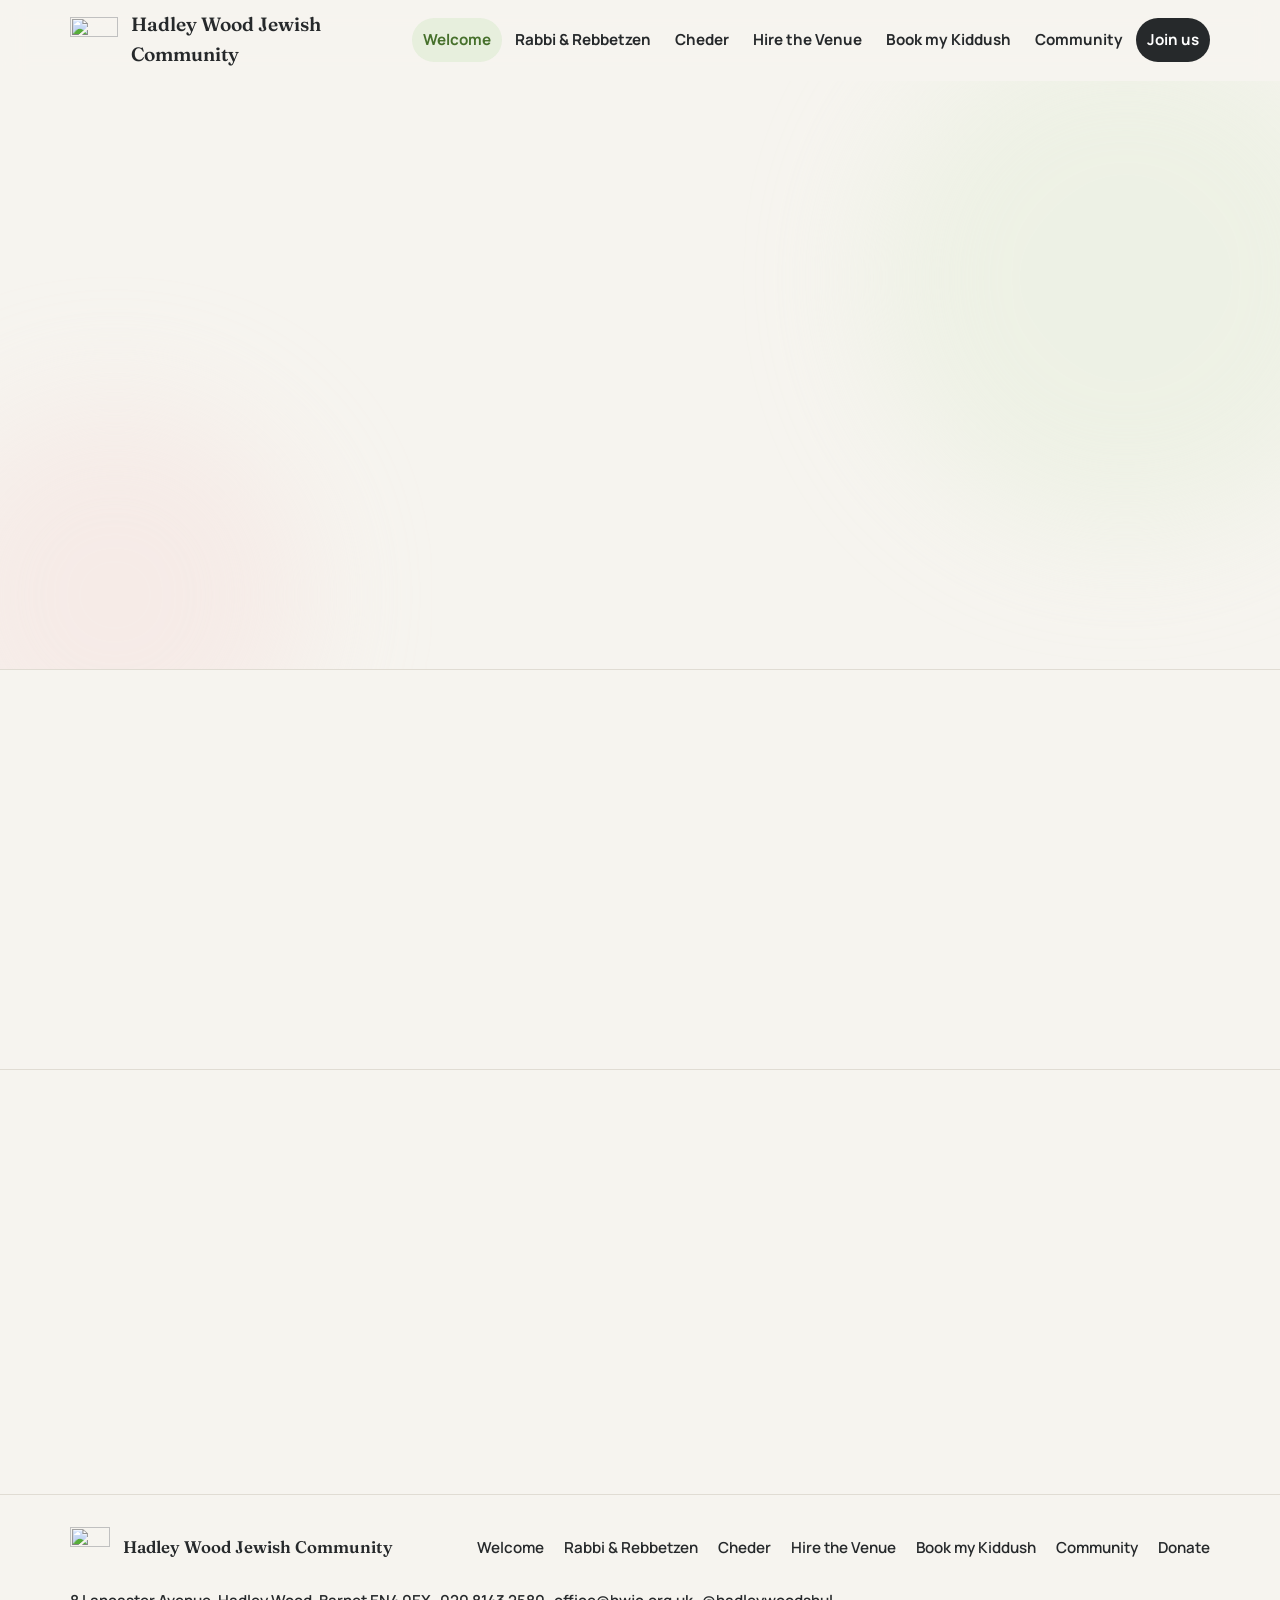
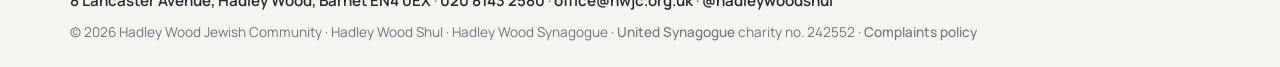
==== index.html @ d7017390 "Add Refuah Shleimah form to the Community page Collects the person's name in English and Hebrew (wit" ====
<!DOCTYPE html>
<html lang="en-GB" data-palette="stone" class="no-js">
<head>
<meta charset="utf-8">
<meta name="viewport" content="width=device-width, initial-scale=1">
<title>Hadley Wood Jewish Community | Hadley Wood Shul &amp; Synagogue, Barnet</title>
<meta name="description" content="Hadley Wood Jewish Community (Hadley Wood Shul) is a warm, modern United Synagogue community in Hadley Wood, Barnet, North London. Services, Cheder, hall hire and events.">
<meta name="keywords" content="Hadley Wood Shul, Hadley Wood Jewish Community, Hadley Wood Synagogue, HWJC, synagogue Barnet, shul Barnet, United Synagogue Hadley Wood, Jewish community North London, cheder Hadley Wood, hall hire Hadley Wood, Rabbi Toby Weiniger, Rebbetzen Bracha Weiniger">
<link rel="canonical" href="https://hwjc.uk/">
<meta name="robots" content="index, follow, max-image-preview:large">
<meta name="theme-color" content="#f6f4ef">
<meta property="og:type" content="website">
<meta property="og:site_name" content="Hadley Wood Jewish Community">
<meta property="og:title" content="Hadley Wood Jewish Community | Hadley Wood Shul &amp; Synagogue, Barnet">
<meta property="og:description" content="Hadley Wood Jewish Community (Hadley Wood Shul) is a warm, modern United Synagogue community in Hadley Wood, Barnet, North London. Services, Cheder, hall hire and events.">
<meta property="og:url" content="https://hwjc.uk/">
<meta property="og:image" content="https://hwjc.uk/assets/img/og-image.jpg">
<meta property="og:locale" content="en_GB">
<meta name="twitter:card" content="summary_large_image">
<meta name="twitter:title" content="Hadley Wood Jewish Community | Hadley Wood Shul &amp; Synagogue, Barnet">
<meta name="twitter:description" content="Hadley Wood Jewish Community (Hadley Wood Shul) is a warm, modern United Synagogue community in Hadley Wood, Barnet, North London. Services, Cheder, hall hire and events.">
<meta name="twitter:image" content="https://hwjc.uk/assets/img/og-image.jpg">
<link rel="icon" type="image/png" sizes="32x32" href="assets/img/favicon-32.png">
<link rel="icon" type="image/png" sizes="64x64" href="assets/img/favicon-64.png">
<link rel="apple-touch-icon" href="assets/img/apple-touch-icon.png">
<link rel="preconnect" href="https://fonts.googleapis.com">
<link rel="preconnect" href="https://fonts.gstatic.com" crossorigin>
<link rel="stylesheet" href="https://fonts.googleapis.com/css2?family=Fraunces:opsz,wght@9..144,500;9..144,600&family=Manrope:wght@500;600;700;800&display=swap">
<link rel="stylesheet" href="css/styles.css?v=282f5e3d">
<script src="js/shabbat.js?v=8a602701"></script>
<script type="application/ld+json">{"@context": "https://schema.org", "@type": ["Synagogue", "Organization"], "name": "Hadley Wood Jewish Community", "alternateName": ["Hadley Wood Shul", "Hadley Wood Synagogue", "HWJC"], "url": "https://hwjc.uk/", "logo": "https://hwjc.uk/assets/img/hwjc-logo.png", "image": "https://hwjc.uk/assets/img/og-image.jpg", "telephone": "+44 20 8143 2580", "email": "office@hwjc.org.uk", "address": {"@type": "PostalAddress", "streetAddress": "8 Lancaster Avenue", "addressLocality": "Hadley Wood, Barnet", "addressRegion": "Hertfordshire", "postalCode": "EN4 0EX", "addressCountry": "GB"}, "areaServed": ["Hadley Wood", "Barnet", "Cockfosters", "Enfield", "North London"], "parentOrganization": {"@type": "Organization", "name": "United Synagogue", "url": "https://www.theus.org.uk/"}, "sameAs": ["https://www.instagram.com/hadleywoodshul", "https://www.facebook.com/hadleywoodjewishcommunity/"]}</script>

<script>document.documentElement.classList.remove('no-js');</script>
</head>
<body>
<a class="skip-link" href="#main">Skip to main content</a>
<header class="site-header">
  <div class="container header-inner">
    <a class="brand" href="index.html" aria-label="Hadley Wood Jewish Community home">
      <img src="assets/img/hwjc-tree.png" alt="" width="48" height="49">
      <span><span class="brand__name">Hadley Wood Jewish Community</span><span class="brand__sub">Hadley Wood Shul &middot; United Synagogue</span></span>
    </a>
    <button class="nav-toggle" type="button" aria-expanded="false" aria-controls="site-nav"><svg viewBox="0 0 24 24" fill="none" stroke="currentColor" stroke-width="1.9" stroke-linecap="round" stroke-linejoin="round" aria-hidden="true"><path d="M4 7h16M4 12h16M4 17h16"/></svg><span class="nav-toggle__label">Menu</span></button>
    <nav class="site-nav" id="site-nav" aria-label="Main navigation">
      <ul>
<li><a href="index.html" aria-current="page">Welcome</a></li>
<li><a href="rabbi.html">Rabbi &amp; Rebbetzen</a></li>
<li><a href="cheder.html">Cheder</a></li>
<li><a href="hall-hire.html">Hire the Venue</a></li>
<li><a href="book-my-kiddush.html">Book my Kiddush</a></li>
<li><a href="community.html">Community</a></li>
<li class="nav-cta"><a href="index.html#join">Join us</a></li>
      </ul>
    </nav>
  </div>
</header>
<main id="main">

<section class="hero" aria-labelledby="welcome-title">
  <div class="container hero__grid">
    <div>
      <span class="eyebrow reveal">Hadley Wood Shul &middot; Barnet, North London</span>
      <h1 id="welcome-title" class="reveal" data-delay="1">Welcome to Hadley Wood Jewish Community</h1>
      <p class="lead reveal" data-delay="2">A warm, modern United Synagogue shul with over 350 members, a thriving Cheder and a famously good Kiddush. Everyone is welcome.</p>
      <div class="btn-row reveal" data-delay="3">
        <a class="btn btn--primary" href="#join">Join us <svg viewBox="0 0 24 24" fill="none" stroke="currentColor" stroke-width="1.9" stroke-linecap="round" stroke-linejoin="round" aria-hidden="true"><path d="M5 12h14M13 5l7 7-7 7"/></svg></a>
        <a class="btn btn--outline" href="community.html">What&rsquo;s on</a>
      </div>
    </div>
    <div class="hero__logo reveal" data-delay="2">
      <img src="assets/img/hwjc-logo.png" alt="Hadley Wood Jewish Community logo" width="700" height="665" fetchpriority="high">
    </div>
  </div>
</section>

<section class="section" aria-label="Explore the site">
  <div class="container">
    <div class="card-grid reveal-stagger">
      <a class="card card--link" href="rabbi.html">
        <div class="card__icon"><svg viewBox="0 0 24 24" fill="none" stroke="currentColor" stroke-width="1.9" stroke-linecap="round" stroke-linejoin="round" aria-hidden="true"><path d="M12 3l2.7 5.6 6.2.9-4.5 4.3 1.1 6.2L12 17l-5.5 3 1.1-6.2L3.1 9.5l6.2-.9z"/></svg></div>
        <h3>Rabbi &amp; Rebbetzen</h3>
        <p>Meet Rabbi Toby and Rebbetzen Bracha Weiniger.</p>
      </a>
      <a class="card card--link" href="cheder.html">
        <div class="card__icon"><svg viewBox="0 0 24 24" fill="none" stroke="currentColor" stroke-width="1.9" stroke-linecap="round" stroke-linejoin="round" aria-hidden="true"><path d="M2 9l10-5 10 5-10 5z"/><path d="M6 11v5c0 1.5 3 3 6 3s6-1.5 6-3v-5M22 9v6"/></svg></div>
        <h3>Cheder</h3>
        <p>Jewish learning for years 1 to 6, Wednesdays.</p>
      </a>
      <a class="card card--link" href="hall-hire.html">
        <div class="card__icon"><svg viewBox="0 0 24 24" fill="none" stroke="currentColor" stroke-width="1.9" stroke-linecap="round" stroke-linejoin="round" aria-hidden="true"><path d="M3 11l9-8 9 8v9a1 1 0 0 1-1 1h-5v-6H9v6H4a1 1 0 0 1-1-1z"/></svg></div>
        <h3>Hire the Venue</h3>
        <p>Weddings, simchas and events in our hall and garden.</p>
      </a>
      <a class="card card--link" href="community.html">
        <div class="card__icon"><svg viewBox="0 0 24 24" fill="none" stroke="currentColor" stroke-width="1.9" stroke-linecap="round" stroke-linejoin="round" aria-hidden="true"><rect x="3" y="5" width="18" height="16" rx="2"/><path d="M3 10h18M8 3v4M16 3v4"/></svg></div>
        <h3>Community</h3>
        <p>Events, Kiddush, Haftorah, Bar &amp; Bat Mitzvah, Hatzola.</p>
      </a>
    </div>
  </div>
</section>

<section class="section" id="join" aria-labelledby="join-title">
  <div class="container">
    <h2 id="join-title" class="reveal">Join us</h2>
    <p class="lead reveal" style="margin-bottom:1.25rem">To become a member, contact the office at <a href="mailto:office@hwjc.org.uk">office@hwjc.org.uk</a> or call <a href="tel:+442081432580">020 8143 2580</a>.</p>
    <div class="contact-grid reveal-stagger">
      <div class="contact-item">
        <h3>Address</h3>
        <address><a href="https://www.google.com/maps/search/?api=1&query=8+Lancaster+Avenue+Hadley+Wood+Barnet+EN4+0EX" rel="noopener" target="_blank">8 Lancaster Avenue, Hadley Wood, Barnet, EN4 0EX</a></address>
      </div>
      <div class="contact-item">
        <h3>Telephone</h3>
        <a href="tel:+442081432580">020 8143 2580</a>
      </div>
      <div class="contact-item">
        <h3>Email</h3>
        <a href="mailto:office@hwjc.org.uk">office@hwjc.org.uk</a>
      </div>
    </div>
  </div>
</section>
</main>
<footer class="site-footer">
  <div class="container">
    <div class="footer-row">
      <a class="brand brand--footer" href="index.html"><img src="assets/img/hwjc-tree.png" alt="" width="40" height="41"><span class="brand__name">Hadley Wood Jewish Community</span></a>
      <ul class="footer-links">
        <li><a href="index.html">Welcome</a></li>
        <li><a href="rabbi.html">Rabbi &amp; Rebbetzen</a></li>
        <li><a href="cheder.html">Cheder</a></li>
        <li><a href="hall-hire.html">Hire the Venue</a></li>
        <li><a href="book-my-kiddush.html">Book my Kiddush</a></li>
        <li><a href="community.html">Community</a></li>
        <li><a href="https://theus.org.uk/donate/?project=My%20Community&amp;synagogue=130" rel="noopener" target="_blank">Donate</a></li>
      </ul>
    </div>
    <p class="footer-contact"><a href="https://www.google.com/maps/search/?api=1&query=8+Lancaster+Avenue+Hadley+Wood+Barnet+EN4+0EX" rel="noopener" target="_blank">8 Lancaster Avenue, Hadley Wood, Barnet EN4 0EX</a> <span class="sep">&middot;</span> <a href="tel:+442081432580">020 8143 2580</a> <span class="sep">&middot;</span> <a href="mailto:office@hwjc.org.uk">office@hwjc.org.uk</a> <span class="sep">&middot;</span> <a href="https://www.instagram.com/hadleywoodshul" rel="noopener" target="_blank">@hadleywoodshul</a></p>
    <p class="footer-bottom">&copy; <span data-year>2026</span> Hadley Wood Jewish Community &middot; Hadley Wood Shul &middot; Hadley Wood Synagogue &middot; <a href="https://www.theus.org.uk/" rel="noopener" target="_blank">United Synagogue</a> charity no. 242552 &middot; <a href="https://www.theus.org.uk/sites/default/files/United%20Synagogue%20Complaints%20Policy_0.pdf" rel="noopener" target="_blank">Complaints policy</a></p>
  </div>
</footer>
<script src="js/main.js?v=2d79e629" defer></script>
</body>
</html>
---- css/styles.css ----
/* =====================================================================
   Hadley Wood Jewish Community — site styles
   Palette is controlled by CSS variables. Change data-palette on <html>
   (or add ?palette=slate|linen|mono to the URL to preview).
   ===================================================================== */

:root,
[data-palette="stone"] {
  /* Stone & Sage (default) — warm neutral, logo green accent, pomegranate for calls to action */
  --bg: #f6f4ef;
  --bg-alt: #ece9e1;
  --surface: #ffffff;
  --ink: #26292b;
  --ink-soft: #4f5559;
  --muted: #6f7579;
  --line: #e0dcd3;
  --accent: #5b8c39;
  --accent-strong: #46702b;
  --accent-soft: #e7efdd;
  --secondary: #b8392e;
  --secondary-soft: #f6e4e1;
  --focus: #1f5fbf;
}

[data-palette="slate"] {
  /* Soft Slate — cool neutral, muted teal accent */
  --bg: #f3f5f7;
  --bg-alt: #e7ebef;
  --surface: #ffffff;
  --ink: #1f2a33;
  --ink-soft: #46535e;
  --muted: #6b7680;
  --line: #d9dfe5;
  --accent: #3b7f79;
  --accent-strong: #2d635e;
  --accent-soft: #dfeeec;
  --secondary: #b8392e;
  --secondary-soft: #f6e4e1;
  --focus: #1f5fbf;
}

[data-palette="linen"] {
  /* Warm Linen — cream, olive accent, terracotta secondary */
  --bg: #faf6ef;
  --bg-alt: #f1eadf;
  --surface: #fffdf9;
  --ink: #2e2a26;
  --ink-soft: #55504a;
  --muted: #76706a;
  --line: #e5dccc;
  --accent: #6a7a35;
  --accent-strong: #525f28;
  --accent-soft: #ecefd9;
  --secondary: #bf5f3a;
  --secondary-soft: #f8e6dc;
  --focus: #1f5fbf;
}

[data-palette="mono"] {
  /* Cloud & Charcoal — near-monochrome with the logo green only */
  --bg: #fafafa;
  --bg-alt: #f0f0f0;
  --surface: #ffffff;
  --ink: #222426;
  --ink-soft: #4a4d50;
  --muted: #6e7275;
  --line: #e2e2e2;
  --accent: #5b8c39;
  --accent-strong: #46702b;
  --accent-soft: #e7efdd;
  --secondary: #3a3d40;
  --secondary-soft: #e9eaeb;
  --focus: #1f5fbf;
}

/* ---------- Base ---------- */
*,
*::before,
*::after { box-sizing: border-box; }

html {
  scroll-behavior: smooth;
  -webkit-text-size-adjust: 100%;
}

body {
  margin: 0;
  font-family: "Manrope", system-ui, -apple-system, "Segoe UI", Roboto, Helvetica, Arial, sans-serif;
  font-size: 1.125rem; /* 18px base — comfortable for all ages */
  line-height: 1.65;
  color: var(--ink);
  background: var(--bg);
  overflow-x: hidden;
}

h1, h2, h3, h4 {
  font-family: "Fraunces", Georgia, "Times New Roman", serif;
  font-weight: 600;
  line-height: 1.15;
  letter-spacing: -0.01em;
  color: var(--ink);
  margin: 0 0 0.5em;
}

h1 { font-size: clamp(2.2rem, 5vw, 3.6rem); }
h2 { font-size: clamp(1.75rem, 3.5vw, 2.5rem); }
h3 { font-size: clamp(1.3rem, 2.2vw, 1.6rem); }
h4 { font-size: 1.15rem; font-family: "Manrope", system-ui, sans-serif; font-weight: 700; }

p { margin: 0 0 1.1em; }
p:last-child { margin-bottom: 0; }

a {
  color: var(--accent-strong);
  text-decoration: underline;
  text-underline-offset: 0.15em;
  text-decoration-thickness: 1.5px;
}
a:hover { color: var(--ink); }

a:focus-visible,
button:focus-visible,
summary:focus-visible {
  outline: 3px solid var(--focus);
  outline-offset: 3px;
  border-radius: 4px;
}

img { max-width: 100%; height: auto; display: block; }

ul, ol { padding-left: 1.3em; }
li { margin-bottom: 0.35em; }

.sr-only {
  position: absolute !important;
  width: 1px; height: 1px;
  padding: 0; margin: -1px;
  overflow: hidden;
  clip: rect(0, 0, 0, 0);
  white-space: nowrap;
  border: 0;
}

.skip-link {
  position: absolute;
  left: 1rem;
  top: -4rem;
  background: var(--ink);
  color: #fff;
  padding: 0.75rem 1rem;
  border-radius: 8px;
  z-index: 1000;
  transition: top 0.2s;
}
.skip-link:focus { top: 1rem; }

.container {
  width: min(100% - 2.5rem, 1140px);
  margin-inline: auto;
}
.container--narrow { width: min(100% - 2.5rem, 800px); }

.eyebrow {
  display: inline-block;
  font-size: 0.85rem;
  font-weight: 700;
  letter-spacing: 0.14em;
  text-transform: uppercase;
  color: var(--accent-strong);
  margin-bottom: 0.9rem;
}

.lead {
  font-size: 1.3rem;
  line-height: 1.55;
  color: var(--ink-soft);
}

.muted { color: var(--muted); }

/* ---------- Buttons ---------- */
.btn {
  display: inline-flex;
  align-items: center;
  gap: 0.5rem;
  min-height: 3.1rem;
  padding: 0.75rem 1.5rem;
  border-radius: 999px;
  font-weight: 700;
  font-size: 1.05rem;
  text-decoration: none;
  border: 2px solid transparent;
  cursor: pointer;
  transition: transform 0.18s ease, background 0.18s ease, box-shadow 0.18s ease, color 0.18s ease;
}
.btn:hover { transform: translateY(-2px); }
.btn:active { transform: translateY(0); }

.btn--primary {
  background: var(--accent);
  color: #fff;
  box-shadow: 0 8px 22px -12px var(--accent-strong);
}
.btn--primary:hover { background: var(--accent-strong); color: #fff; }

.btn--secondary {
  background: var(--secondary);
  color: #fff;
}
.btn--secondary:hover { filter: brightness(0.92); color: #fff; }

.btn--outline {
  background: transparent;
  color: var(--ink);
  border-color: var(--ink);
}
.btn--outline:hover { background: var(--ink); color: #fff; }

.btn--light {
  background: #fff;
  color: var(--ink);
}
.btn--light:hover { background: var(--bg-alt); color: var(--ink); }

.btn svg { width: 1.1em; height: 1.1em; flex: none; }

.btn-row {
  display: flex;
  flex-wrap: wrap;
  gap: 0.8rem;
  margin-top: 1.6rem;
}

/* ---------- Header ---------- */
.site-header {
  position: sticky;
  top: 0;
  z-index: 100;
  background: color-mix(in srgb, var(--bg) 88%, transparent);
  backdrop-filter: saturate(160%) blur(12px);
  -webkit-backdrop-filter: saturate(160%) blur(12px);
  border-bottom: 1px solid transparent;
  transition: border-color 0.25s, box-shadow 0.25s;
}
.site-header.is-scrolled {
  border-bottom-color: var(--line);
  box-shadow: 0 6px 24px -20px rgba(0, 0, 0, 0.35);
}

.header-inner {
  display: flex;
  align-items: center;
  justify-content: space-between;
  gap: 1rem;
  min-height: 5rem;
}

.brand {
  display: flex;
  align-items: center;
  gap: 0.8rem;
  text-decoration: none;
  color: var(--ink);
}
.brand img {
  width: 48px;
  height: auto;
  transition: transform 0.25s;
}
.brand:hover img { transform: rotate(-4deg) scale(1.04); }
.brand__name {
  font-family: "Fraunces", Georgia, serif;
  font-weight: 600;
  font-size: 1.2rem;
  line-height: 1.1;
}
.brand__sub {
  display: block;
  font-family: "Manrope", system-ui, sans-serif;
  font-size: 0.75rem;
  font-weight: 700;
  letter-spacing: 0.12em;
  text-transform: uppercase;
  color: var(--muted);
  margin-top: 0.2rem;
  white-space: nowrap;
  position: absolute; width: 1px; height: 1px; overflow: hidden; clip: rect(0, 0, 0, 0);
}

.nav-toggle {
  display: none;
  align-items: center;
  gap: 0.5rem;
  min-height: 3rem;
  padding: 0.5rem 0.9rem;
  border: 2px solid var(--ink);
  border-radius: 999px;
  background: transparent;
  color: var(--ink);
  font: inherit;
  font-weight: 700;
  cursor: pointer;
}
.nav-toggle svg { width: 22px; height: 22px; }

.site-nav ul {
  list-style: none;
  display: flex;
  align-items: center;
  gap: 0.1rem;
  margin: 0;
  padding: 0;
}
.site-nav li { margin: 0; position: relative; }
.site-nav a,
.site-nav .nav-btn {
  display: inline-flex;
  align-items: center;
  gap: 0.35rem;
  min-height: 2.8rem;
  padding: 0.5rem 0.7rem;
  border-radius: 999px;
  color: var(--ink);
  font-weight: 700;
  font-size: 0.95rem;
  text-decoration: none;
  background: transparent;
  border: 0;
  font-family: inherit;
  cursor: pointer;
  white-space: nowrap;
  transition: background 0.18s, color 0.18s;
}
.site-nav a:hover,
.site-nav .nav-btn:hover,
.site-nav a[aria-current="page"] {
  background: var(--accent-soft);
  color: var(--accent-strong);
}
.site-nav .nav-btn svg { width: 16px; height: 16px; transition: transform 0.2s; }
.site-nav .nav-btn[aria-expanded="true"] svg { transform: rotate(180deg); }

.submenu {
  position: absolute;
  top: calc(100% + 0.4rem);
  left: 0;
  min-width: 15rem;
  background: var(--surface);
  border: 1px solid var(--line);
  border-radius: 14px;
  box-shadow: 0 18px 40px -20px rgba(0, 0, 0, 0.35);
  padding: 0.5rem;
  display: none;
  flex-direction: column;
  gap: 0.1rem;
  z-index: 50;
}
.submenu.is-open { display: flex; }
.submenu a {
  display: flex;
  border-radius: 10px;
  width: 100%;
  font-weight: 600;
}

.nav-cta a {
  background: var(--ink);
  color: #fff;
}
.nav-cta a:hover { background: var(--accent-strong); color: #fff; }

@media (max-width: 1120px) {
  .nav-toggle { display: inline-flex; }
  .site-nav {
    position: absolute;
    top: 100%;
    left: 0;
    right: 0;
    background: var(--surface);
    border-bottom: 1px solid var(--line);
    box-shadow: 0 24px 40px -24px rgba(0, 0, 0, 0.4);
    display: none;
    padding: 0.75rem 1.25rem 1.25rem;
  }
  .site-nav.is-open { display: block; }
  .site-nav ul {
    flex-direction: column;
    align-items: stretch;
    gap: 0.2rem;
  }
  .site-nav a,
  .site-nav .nav-btn {
    width: 100%;
    justify-content: space-between;
    font-size: 1.1rem;
    min-height: 3.2rem;
  }
  .submenu {
    position: static;
    box-shadow: none;
    border: 0;
    background: var(--bg-alt);
    margin: 0.25rem 0 0.5rem;
  }
  .brand__name { font-size: 1.05rem; }
  .brand__sub { display: none; }
}

/* ---------- Hero ---------- */
.hero {
  position: relative;
  overflow: hidden;
  padding: clamp(2.5rem, 6vw, 5rem) 0 clamp(2.5rem, 5vw, 4rem);
  isolation: isolate;
}
.hero::before,
.hero::after {
  content: "";
  position: absolute;
  z-index: -1;
  border-radius: 50%;
  filter: blur(60px);
  opacity: 0.55;
  pointer-events: none;
}
.hero::before {
  width: 40vw; height: 40vw;
  max-width: 560px; max-height: 560px;
  background: var(--accent-soft);
  top: -10%; right: -8%;
}
.hero::after {
  width: 30vw; height: 30vw;
  max-width: 420px; max-height: 420px;
  background: var(--secondary-soft);
  bottom: -20%; left: -6%;
}

.hero__grid {
  display: grid;
  grid-template-columns: 1.15fr 0.85fr;
  gap: clamp(2rem, 5vw, 5rem);
  align-items: center;
}
.hero__logo {
  width: min(100%, 380px);
  margin-inline: auto;
  filter: drop-shadow(0 20px 30px rgba(0, 0, 0, 0.12));
}
.hero__logo img { width: 100%; }

.hero--simple {
  padding: clamp(2rem, 5vw, 3.5rem) 0;
}
.hero--simple .lead { max-width: 46rem; }

@media (max-width: 860px) {
  .hero__grid { grid-template-columns: 1fr; }
  .hero__logo { width: min(55%, 200px); order: -1; }
}

/* ---------- Sections ---------- */
.section {
  padding: clamp(2rem, 5vw, 4rem) 0;
}
.section--tight { padding: clamp(2rem, 5vw, 3.5rem) 0; }
/* Faint grey line between every section */
.section + .section { border-top: 1px solid var(--line); }
.hero + .section { border-top: 1px solid var(--line); }

.section-head {
  max-width: 44rem;
  margin-bottom: clamp(1.75rem, 4vw, 3rem);
}
.section-head.center { margin-inline: auto; text-align: center; }

.split {
  display: grid;
  grid-template-columns: repeat(2, minmax(0, 1fr));
  gap: clamp(2rem, 5vw, 4.5rem);
  align-items: center;
}
.split--reverse > :first-child { order: 2; }
.split--top { align-items: start; }
@media (max-width: 860px) {
  .split { grid-template-columns: minmax(0, 1fr); }
  .split--reverse > :first-child { order: 0; }
}

.card-grid {
  display: grid;
  grid-template-columns: repeat(auto-fit, minmax(240px, 1fr));
  gap: 1.4rem;
}

.card {
  background: var(--surface);
  border: 1px solid var(--line);
  border-radius: 20px;
  padding: 1.4rem;
  display: flex;
  flex-direction: column;
  gap: 0.6rem;
  transition: transform 0.22s ease, box-shadow 0.22s ease, border-color 0.22s;
}
.card:hover {
  transform: translateY(-4px);
  box-shadow: 0 22px 40px -28px rgba(0, 0, 0, 0.35);
  border-color: var(--accent-soft);
}
.card h3 { margin: 0.2rem 0 0.1rem; }
.card p { color: var(--ink-soft); }
.card__icon {
  width: 52px; height: 52px;
  border-radius: 14px;
  background: var(--accent-soft);
  color: var(--accent-strong);
  display: grid;
  place-items: center;
}
.card__icon svg { width: 26px; height: 26px; }
.card .btn, .card > a.card-link { margin-top: auto; align-self: flex-start; }
.card-link {
  font-weight: 700;
  text-decoration: none;
  display: inline-flex;
  align-items: center;
  gap: 0.4rem;
}
.card-link svg { width: 1em; height: 1em; transition: transform 0.2s; }
.card-link:hover svg { transform: translateX(3px); }

.card--accent { background: var(--accent-soft); border-color: transparent; }
.card--secondary { background: var(--secondary-soft); border-color: transparent; }
.card--secondary .card__icon { background: #fff; color: var(--secondary); }

/* Whole-card links */
a.card { text-decoration: none; color: inherit; }
a.card h3 { color: var(--ink); }
a.card:hover h3 { color: var(--accent-strong); }
.card-grid--wide { grid-template-columns: repeat(auto-fit, minmax(300px, 1fr)); align-items: start; }
.card .btn { margin-top: auto; align-self: flex-start; }

/* Stats */
.stats {
  list-style: none;
  padding: 0;
  margin: 0;
  display: grid;
  grid-template-columns: repeat(3, 1fr);
  gap: 1rem;
}
.stats li {
  margin: 0;
  background: var(--surface);
  border: 1px solid var(--line);
  border-radius: 18px;
  padding: 1.2rem 1rem;
  text-align: center;
}
.stats strong {
  display: block;
  font-family: "Fraunces", Georgia, serif;
  font-size: 2rem;
  font-weight: 600;
  color: var(--accent-strong);
  line-height: 1.1;
}
.stats span { font-size: 0.95rem; color: var(--muted); }
@media (max-width: 520px) { .stats { grid-template-columns: 1fr; } }

/* Tick lists */
.ticks {
  list-style: none;
  padding: 0;
  margin: 0;
}
.ticks li {
  position: relative;
  padding-left: 2rem;
  margin-bottom: 0.6rem;
}
.ticks li::before {
  content: "";
  position: absolute;
  left: 0; top: 0.45em;
  width: 0.55em; height: 0.9em;
  border: solid var(--accent);
  border-width: 0 3px 3px 0;
  transform: translateY(-0.15em) rotate(45deg);
  margin-left: 0.35em;
}

/* Images */
.frame {
  border-radius: 24px;
  overflow: hidden;
  background: var(--bg-alt);
  box-shadow: 0 30px 60px -36px rgba(0, 0, 0, 0.45);
}
.frame img { width: 100%; height: 100%; object-fit: cover; }
.frame--portrait { aspect-ratio: 4 / 3; }

.gallery {
  display: grid;
  grid-template-columns: repeat(3, 1fr);
  gap: 1.2rem;
}
.gallery figure {
  margin: 0;
  border-radius: 20px;
  overflow: hidden;
  background: var(--surface);
  border: 1px solid var(--line);
  display: flex;
  flex-direction: column;
}
.gallery figure img {
  aspect-ratio: 4 / 3;
  width: 100%;
  object-fit: cover;
  transition: transform 0.6s ease;
}
.gallery figure:hover img { transform: scale(1.04); }
.gallery figcaption {
  padding: 0.75rem 1.1rem;
  font-size: 1rem;
  color: var(--ink-soft);
}
.gallery figcaption strong { display: block; color: var(--ink); font-size: 1.05rem; }
@media (max-width: 860px) { .gallery { grid-template-columns: 1fr; } }

.gallery--four { grid-template-columns: repeat(4, 1fr); }
@media (max-width: 860px) { .gallery--four { grid-template-columns: 1fr 1fr; } }
.gallery--four { grid-template-columns: repeat(4, 1fr); }
@media (max-width: 860px) { .gallery--four { grid-template-columns: 1fr 1fr; } }
.gallery--feature { grid-template-columns: 2fr 1fr; }
.gallery--feature figure:first-child { grid-row: span 2; }
.gallery--feature figure:first-child img { aspect-ratio: auto; height: 100%; }
@media (max-width: 860px) {
  .gallery--feature { grid-template-columns: 1fr; }
  .gallery--feature figure:first-child img { aspect-ratio: 4 / 3; height: auto; }
}

/* Fact list / info rows */
.facts {
  list-style: none;
  padding: 0;
  margin: 0;
  display: grid;
  gap: 0.75rem;
}
.facts li {
  display: grid;
  grid-template-columns: 7rem 1fr;
  gap: 1rem;
  padding: 0.9rem 1.1rem;
  background: var(--surface);
  border: 1px solid var(--line);
  border-radius: 14px;
  margin: 0;
}
.facts li span:first-child {
  font-weight: 800;
  letter-spacing: 0.08em;
  text-transform: uppercase;
  font-size: 0.8rem;
  color: var(--accent-strong);
  padding-top: 0.3rem;
}
@media (max-width: 520px) { .facts li { grid-template-columns: 1fr; gap: 0.2rem; } }

.price-tag {
  display: inline-flex;
  align-items: baseline;
  gap: 0.4rem;
  font-family: "Fraunces", Georgia, serif;
  font-size: 2.4rem;
  font-weight: 600;
  color: var(--ink);
}
.price-tag small {
  font-family: "Manrope", system-ui, sans-serif;
  font-size: 1rem;
  font-weight: 600;
  color: var(--muted);
}

/* Quotes */
.quotes {
  display: grid;
  grid-template-columns: repeat(auto-fit, minmax(280px, 1fr));
  gap: 1.4rem;
}
.quote {
  margin: 0;
  background: var(--surface);
  border-radius: 20px;
  padding: 1.75rem;
  border: 1px solid var(--line);
  position: relative;
}
.quote::before {
  content: "\201C";
  font-family: "Fraunces", Georgia, serif;
  font-size: 4rem;
  line-height: 1;
  color: var(--accent);
  position: absolute;
  top: 0.6rem; left: 1.2rem;
  opacity: 0.5;
}
.quote p { padding-top: 1.4rem; font-size: 1.05rem; }
.quote cite {
  display: block;
  margin-top: 1rem;
  font-style: normal;
  font-weight: 700;
  color: var(--accent-strong);
}

/* Timeline */
.timeline {
  list-style: none;
  padding: 0;
  margin: 0;
  display: grid;
  gap: 0;
  position: relative;
}
.timeline::before {
  content: "";
  position: absolute;
  left: 0.55rem;
  top: 0.5rem;
  bottom: 0.5rem;
  width: 2px;
  background: var(--line);
}
.timeline li {
  position: relative;
  padding: 0 0 1.6rem 2.4rem;
  margin: 0;
}
.timeline li::before {
  content: "";
  position: absolute;
  left: 0;
  top: 0.45rem;
  width: 1.15rem;
  height: 1.15rem;
  border-radius: 50%;
  background: var(--accent);
  border: 3px solid var(--bg);
  box-shadow: 0 0 0 2px var(--accent-soft);
}
.timeline strong {
  display: block;
  font-family: "Fraunces", Georgia, serif;
  font-size: 1.25rem;
  color: var(--ink);
}

/* Steps */
.steps {
  counter-reset: step;
  list-style: none;
  padding: 0;
  margin: 0;
  display: grid;
  gap: 1rem;
}
.steps li {
  counter-increment: step;
  display: grid;
  grid-template-columns: 3rem 1fr;
  gap: 1rem;
  align-items: start;
  margin: 0;
}
.steps li::before {
  content: counter(step);
  width: 3rem; height: 3rem;
  border-radius: 50%;
  background: var(--accent-soft);
  color: var(--accent-strong);
  font-weight: 800;
  font-size: 1.2rem;
  display: grid;
  place-items: center;
}

/* Banner / CTA */
.cta-band {
  background: var(--ink);
  color: #fff;
  border-radius: 28px;
  padding: clamp(2rem, 5vw, 3.5rem);
  display: grid;
  grid-template-columns: 1.4fr 1fr;
  gap: 2rem;
  align-items: center;
  position: relative;
  overflow: hidden;
}
.cta-band::after {
  content: "";
  position: absolute;
  right: -10%; top: -40%;
  width: 60%; height: 180%;
  background: radial-gradient(closest-side, color-mix(in srgb, var(--accent) 60%, transparent), transparent);
  opacity: 0.55;
  pointer-events: none;
}
.cta-band > * { position: relative; z-index: 1; }
.cta-band h2 { color: #fff; }
.cta-band p { color: rgba(255, 255, 255, 0.82); }
.cta-band .btn-row { justify-content: flex-end; }
@media (max-width: 760px) {
  .cta-band { grid-template-columns: 1fr; }
  .cta-band .btn-row { justify-content: flex-start; }
}

.notice {
  display: flex;
  gap: 0.9rem;
  align-items: flex-start;
  background: var(--secondary-soft);
  border-left: 5px solid var(--secondary);
  border-radius: 14px;
  padding: 1.1rem 1.3rem;
  margin: 1.5rem 0;
}
.notice svg { width: 26px; height: 26px; flex: none; color: var(--secondary); margin-top: 0.2rem; }
.notice p { margin: 0; }

.emergency-number {
  font-family: "Fraunces", Georgia, serif;
  font-size: clamp(1.8rem, 4vw, 2.6rem);
  font-weight: 600;
  letter-spacing: 0.02em;
  color: var(--ink);
  text-decoration: none;
}

/* Contact block */
.contact-grid {
  display: grid;
  grid-template-columns: repeat(auto-fit, minmax(230px, 1fr));
  gap: 1.2rem;
}
.contact-item {
  background: var(--surface);
  border: 1px solid var(--line);
  border-radius: 18px;
  padding: 1.4rem;
}
.contact-item h3 { font-family: "Manrope", system-ui, sans-serif; font-size: 0.85rem; letter-spacing: 0.12em; text-transform: uppercase; color: var(--accent-strong); margin-bottom: 0.5rem; }
.contact-item a { font-weight: 700; word-break: break-word; }
.contact-item address { font-style: normal; }

/* Anchor offset for sticky header */
[id] { scroll-margin-top: 6rem; }

/* ---------- Footer ---------- */
.site-footer {
  border-top: 1px solid var(--line);
  padding: 2rem 0 1.5rem;
  margin-top: clamp(1.5rem, 4vw, 3rem);
  font-size: 0.95rem;
  color: var(--ink-soft);
}
.footer-row {
  display: flex;
  flex-wrap: wrap;
  align-items: center;
  justify-content: space-between;
  gap: 1rem 2rem;
}
.brand--footer img { width: 40px; }
.brand--footer .brand__name { font-size: 1.05rem; }
.footer-links {
  list-style: none;
  padding: 0;
  margin: 0;
  display: flex;
  flex-wrap: wrap;
  gap: 0.25rem 1.25rem;
}
.footer-links li { margin: 0; }
.site-footer a { color: var(--ink); text-decoration: none; font-weight: 600; }
.site-footer a:hover { text-decoration: underline; }
.footer-contact { margin: 1.25rem 0 0.5rem; }
.footer-bottom { margin: 0; color: var(--muted); font-size: 0.85rem; }
.footer-bottom a { color: var(--muted); font-weight: 500; }

/* Community news */
.news {
  display: grid;
  grid-template-columns: minmax(200px, 240px) 1fr;
  gap: clamp(1.25rem, 3vw, 2.5rem);
  align-items: start;
}
.news__video { margin: 0; }
.news__video video {
  width: 100%;
  height: auto;
  aspect-ratio: 9 / 16;
  display: block;
  border-radius: 18px;
  background: #000;
  border: 1px solid var(--line);
}
.news__video figcaption {
  margin-top: 0.6rem;
  font-weight: 700;
  color: var(--ink);
}
.news__list {
  list-style: none;
  padding: 0;
  margin: 0;
  display: grid;
  gap: 0.9rem;
}
.news__list li {
  margin: 0;
  background: var(--surface);
  border: 1px solid var(--line);
  border-radius: 18px;
  padding: 1.1rem 1.3rem;
}
.news__list li:first-child { background: var(--accent-soft); border-color: transparent; }
.news__list--row { grid-template-columns: repeat(4, 1fr); align-items: start; }
@media (max-width: 1100px) { .news__list--row { grid-template-columns: 1fr 1fr; } }
@media (max-width: 760px) { .news__list--row { grid-template-columns: 1fr; } }
.news__list h3 { margin: 0 0 0.25rem; font-size: 1.25rem; }
.news__list p { margin: 0; color: var(--ink-soft); }
.news__list .eyebrow { margin-bottom: 0.3rem; }
@media (max-width: 760px) {
  .news { grid-template-columns: 1fr; }
  .news__video { max-width: 220px; margin-inline: auto; }
}

/* Narrow calendar cells (phones, tablets, small laptops): labels become colour bars; the legend explains them */
@media (max-width: 1100px) {
  .cal__grid .cal__day .chip { font-size: 0; height: 6px; width: 70%; padding: 0; border-radius: 999px; }
  .cal__grid .cal__day .chip--free { background: var(--accent); }
  .cal__grid .cal__day .chip--booked { background: var(--secondary); }
  .cal__grid .cal__day .chip--festival { background: #c9a227; }
  .cal__grid .cal__day .cal__name { display: none; }
}

/* ---------- Phone compaction ---------- */
@media (max-width: 600px) {
  .hero { padding: 1.75rem 0 1.5rem; }
  .hero--simple { padding: 1.5rem 0; }
  .lead { font-size: 1.15rem; }
  .section { padding: 1.5rem 0; }
  .card-grid { grid-template-columns: 1fr 1fr; gap: 0.7rem; }
  .emergency-number { font-size: 1.6rem; }
  .news { gap: 1rem; }
  .news__list { gap: 0.6rem; }
  .card-grid--wide { grid-template-columns: 1fr; }
  .card { padding: 1rem; border-radius: 14px; gap: 0.35rem; }
  .card__icon { display: none; }
  .card h3 { font-size: 1.1rem; }
  .card p { font-size: 0.95rem; }
  .card .btn { min-height: 2.6rem; padding: 0.5rem 1rem; font-size: 0.95rem; }
  .contact-grid { gap: 0.7rem; }
  .contact-item { padding: 0.9rem 1rem; }
  .gallery { gap: 0.7rem; }
  .gallery figure img { aspect-ratio: 16 / 9; }
  .news__list li { padding: 0.9rem 1rem; }
  .gallery figcaption { padding: 0.5rem 0.9rem; }
  .facts li { padding: 0.65rem 0.9rem; }
  .footer-links { display: none; }
  .footer-contact a { display: block; }
  .footer-contact .sep { display: none; }
  .site-footer { padding: 1.25rem 0 1rem; }
}

/* ---------- Scroll animations ---------- */
.reveal {
  opacity: 0;
  transform: translateY(26px);
  transition: opacity 0.7s cubic-bezier(0.2, 0.7, 0.2, 1), transform 0.7s cubic-bezier(0.2, 0.7, 0.2, 1);
  will-change: opacity, transform;
}
.reveal.is-visible { opacity: 1; transform: none; }
.reveal[data-delay="1"] { transition-delay: 0.1s; }
.reveal[data-delay="2"] { transition-delay: 0.2s; }
.reveal[data-delay="3"] { transition-delay: 0.3s; }
.reveal[data-delay="4"] { transition-delay: 0.4s; }

.reveal-stagger > * {
  opacity: 0;
  transform: translateY(22px);
  transition: opacity 0.65s ease, transform 0.65s ease;
}
.reveal-stagger.is-visible > * { opacity: 1; transform: none; }
.reveal-stagger.is-visible > *:nth-child(1) { transition-delay: 0.05s; }
.reveal-stagger.is-visible > *:nth-child(2) { transition-delay: 0.15s; }
.reveal-stagger.is-visible > *:nth-child(3) { transition-delay: 0.25s; }
.reveal-stagger.is-visible > *:nth-child(4) { transition-delay: 0.35s; }
.reveal-stagger.is-visible > *:nth-child(5) { transition-delay: 0.45s; }
.reveal-stagger.is-visible > *:nth-child(6) { transition-delay: 0.55s; }

.hero .reveal { transition-duration: 0.9s; }

@keyframes float {
  0%, 100% { transform: translateY(0); }
  50% { transform: translateY(-10px); }
}
.hero__logo { animation: float 7s ease-in-out infinite; }

/* Users who ask for less motion get none */
@media (prefers-reduced-motion: reduce) {
  html { scroll-behavior: auto; }
  .reveal, .reveal-stagger > * {
    opacity: 1 !important;
    transform: none !important;
    transition: none !important;
  }
  .hero__logo { animation: none; }
  .btn:hover, .card:hover, .gallery figure:hover img { transform: none; }
}

/* No-JS: everything visible */
.no-js .reveal, .no-js .reveal-stagger > * { opacity: 1; transform: none; }
.no-js .site-nav { display: block; position: static; box-shadow: none; }
.no-js .submenu { display: flex; position: static; box-shadow: none; }

/* Palette switcher (only shown with ?palette-picker) */
.palette-picker {
  position: fixed;
  bottom: 1rem; right: 1rem;
  z-index: 200;
  background: var(--surface);
  border: 1px solid var(--line);
  border-radius: 14px;
  padding: 0.6rem;
  display: none;
  gap: 0.4rem;
  box-shadow: 0 16px 30px -18px rgba(0, 0, 0, 0.4);
}
.palette-picker.is-visible { display: flex; }
.palette-picker button {
  font: inherit;
  font-size: 0.85rem;
  font-weight: 700;
  padding: 0.45rem 0.7rem;
  border-radius: 10px;
  border: 2px solid var(--line);
  background: var(--bg);
  color: var(--ink);
  cursor: pointer;
}
.palette-picker button[aria-pressed="true"] { border-color: var(--accent); background: var(--accent-soft); }

@media print {
  .site-header, .site-footer, .palette-picker, .nav-toggle { display: none !important; }
  .reveal, .reveal-stagger > * { opacity: 1 !important; transform: none !important; }
}

/* =====================================================================
   Book my Kiddush — calendar, booking form, FAQ chat
   ===================================================================== */
.cal {
  min-width: 0;
  background: var(--surface);
  border: 1px solid var(--line);
  border-radius: 20px;
  padding: 1rem;
}
.cal__head {
  display: flex;
  align-items: center;
  justify-content: space-between;
  gap: 0.5rem;
  margin-bottom: 0.9rem;
}
.cal__head h3 { margin: 0; font-size: 1.25rem; }
.cal__nav {
  min-height: 2.6rem;
  padding: 0.4rem 1rem;
  border-radius: 999px;
  border: 2px solid var(--line);
  background: var(--surface);
  color: var(--ink);
  font: inherit;
  font-weight: 700;
  cursor: pointer;
}
.cal__nav:hover { border-color: var(--ink); }
.cal__weekdays,
.cal__grid {
  display: grid;
  grid-template-columns: repeat(7, minmax(0, 1fr));
  min-width: 0;
  gap: 0.4rem;
}
.cal__weekdays div {
  text-align: center;
  font-size: 0.8rem;
  font-weight: 700;
  letter-spacing: 0.06em;
  text-transform: uppercase;
  color: var(--muted);
  padding-bottom: 0.3rem;
}
.cal__day {
  aspect-ratio: 1 / 1;
  display: flex;
  flex-direction: column;
  align-items: center;
  justify-content: center;
  gap: 0.2rem;
  border-radius: 12px;
  border: 1px solid var(--line);
  background: var(--surface);
  color: var(--ink);
  font: inherit;
  padding: 0.2rem;
  min-width: 0;
  overflow: hidden;
  cursor: default;
  transition: background 0.15s, border-color 0.15s, transform 0.15s;
}
.cal__num { font-weight: 700; font-size: 1rem; }
.cal__day.is-available { cursor: pointer; }
.cal__day.is-available:hover { background: var(--accent-soft); border-color: var(--accent); transform: translateY(-1px); }
.cal__day.is-off { background: var(--bg); color: var(--muted); border-color: transparent; }
.cal__day.is-other .cal__num { color: var(--muted); font-weight: 500; }
.cal__day.is-selected { outline: 3px solid var(--accent); outline-offset: 2px; background: var(--accent-soft); }
.cal__day:disabled { cursor: default; }
.chip {
  font-size: 0.6rem;
  font-weight: 700;
  letter-spacing: 0.04em;
  text-transform: uppercase;
  padding: 0.1rem 0.4rem;
  border-radius: 999px;
  white-space: nowrap;
  max-width: 100%;
  overflow: hidden;
  text-overflow: ellipsis;
}
.chip--free { background: var(--accent-soft); color: var(--accent-strong); }
.chip--booked { background: var(--secondary-soft); color: var(--secondary); }
.chip--other { background: var(--bg-alt); color: var(--muted); }
.cal__loading { color: var(--muted); font-size: 0.95rem; margin: 0 0 0.75rem; }
.cal__key { display: flex; flex-wrap: wrap; gap: 0.5rem 1rem; margin: 0.9rem 0 0; font-size: 0.85rem; color: var(--muted); }
.cal__key span { display: inline-flex; align-items: center; gap: 0.4rem; }
@media (max-width: 600px) {
  .cal { padding: 0.8rem; }
  .cal__head { gap: 0.4rem; margin-bottom: 0.6rem; }
  .cal__head h3 { font-size: 1.05rem; white-space: nowrap; text-align: center; }
  .cal__nav { flex: none; white-space: nowrap; min-height: 2.3rem; padding: 0.3rem 0.75rem; font-size: 0.9rem; }
  .cal__weekdays, .cal__grid { gap: 0.25rem; }
  .cal__weekdays div { font-size: 0.7rem; }
  .cal__day { border-radius: 9px; }
  /* Phones: days that can't be booked are plain numbers, so only bookable Saturdays stand out */
  .cal__day.is-off, .cal__day.is-reserved { background: transparent; border-color: transparent; }
  .cal__day.is-off .cal__num { font-weight: 500; font-size: 0.9rem; color: var(--muted); }
  .cal__day.is-other .cal__num { opacity: 0.55; }
  .cal__key .chip { font-size: 0.55rem; padding: 0.05rem 0.35rem; }
  .cal__num { font-size: 0.9rem; }
  .cal__head h3 { font-size: 1.05rem; }
  .cal__nav { padding: 0.35rem 0.7rem; }
}

/* Booking form */
.form-card {
  background: var(--surface);
  border: 1px solid var(--line);
  border-radius: 20px;
  padding: 1.5rem;
}
.form-intro { color: var(--ink-soft); margin: 0; }
.form-head {
  display: flex;
  align-items: center;
  justify-content: space-between;
  gap: 1rem;
  margin-bottom: 1rem;
}
.form-head h3 { margin: 0; font-size: 1.3rem; }
.link-btn {
  background: none;
  border: 0;
  padding: 0.25rem 0;
  font: inherit;
  font-weight: 700;
  color: var(--accent-strong);
  text-decoration: underline;
  text-underline-offset: 0.15em;
  cursor: pointer;
  white-space: nowrap;
}
.kform {
  display: grid;
  grid-template-columns: 1fr 1fr;
  gap: 1rem;
}
.kform__full { grid-column: 1 / -1; }
.kform__field label {
  display: block;
  font-size: 0.9rem;
  font-weight: 700;
  margin-bottom: 0.3rem;
}
.kform input,
.kform select {
  width: 100%;
  min-height: 3rem;
  padding: 0.6rem 0.9rem;
  border: 1.5px solid var(--line);
  border-radius: 12px;
  background: var(--surface);
  color: var(--ink);
  font: inherit;
}
.kform input:focus,
.kform select:focus { outline: 3px solid var(--focus); outline-offset: 1px; border-color: var(--focus); }
.kform input:disabled { background: var(--bg); color: var(--muted); }
.kform__actions { display: flex; align-items: center; flex-wrap: wrap; gap: 0.9rem; }
.form-msg { font-size: 0.95rem; font-weight: 600; color: var(--ink-soft); }
.form-msg--ok { color: var(--accent-strong); }
.form-msg--error { color: var(--secondary); }
.form-error { color: var(--secondary); font-size: 0.9rem; margin: 0.5rem 0 0; }
.form-success {
  background: var(--accent-soft);
  color: var(--accent-strong);
  border-radius: 14px;
  padding: 1.25rem;
  text-align: center;
  font-weight: 600;
}
@media (max-width: 600px) { .kform { grid-template-columns: 1fr; } }

/* Package details */
.pkg {
  background: var(--accent-soft);
  border-radius: 14px;
  padding: 1rem 1.1rem;
  animation: pkgIn 0.25s ease-out;
}
.pkg--special { background: var(--secondary-soft); }
.pkg h4 { margin: 0 0 0.5rem; font-size: 0.95rem; }
.pkg p { font-size: 0.95rem; color: var(--ink-soft); }
.pkg__list {
  list-style: none;
  padding: 0;
  margin: 0;
  display: grid;
  grid-template-columns: 1fr 1fr;
  gap: 0.15rem 1rem;
  font-size: 0.95rem;
}
.pkg__list li { margin: 0; padding-left: 1rem; position: relative; }
.pkg__list li::before { content: "\2022"; position: absolute; left: 0; color: var(--accent-strong); font-weight: 700; }
.pkg__extras { border-top: 1px solid rgba(0, 0, 0, 0.08); margin-top: 0.8rem; padding-top: 0.8rem; }
.pkg__extras-title { font-size: 0.9rem; font-weight: 700; margin: 0 0 0.5rem; color: var(--ink); }
.extra-grid { display: grid; grid-template-columns: 1fr 1fr; gap: 0.5rem; }
.extra-option input[type="radio"] { position: absolute; opacity: 0; width: 0; height: 0; }
.extra-option label {
  display: flex;
  align-items: center;
  gap: 0.5rem;
  padding: 0.55rem 0.75rem;
  border-radius: 10px;
  border: 1.5px solid var(--line);
  background: var(--surface);
  cursor: pointer;
  font-size: 0.9rem;
  color: var(--ink);
  transition: border-color 0.15s, background 0.15s;
}
.extra-option label::before {
  content: "";
  flex: none;
  width: 16px;
  height: 16px;
  border-radius: 50%;
  border: 2px solid var(--line);
  background: #fff;
  transition: border-color 0.15s, background 0.15s;
}
.extra-option input[type="radio"]:checked + label {
  border-color: var(--accent);
  background: var(--surface);
  color: var(--accent-strong);
  font-weight: 700;
}
.extra-option input[type="radio"]:checked + label::before {
  border-color: var(--accent);
  background: var(--accent);
  box-shadow: inset 0 0 0 3px #fff;
}
.extra-option input[type="radio"]:focus-visible + label { outline: 3px solid var(--focus); outline-offset: 2px; }
.extra-option label:hover { border-color: var(--accent); }
@keyframes pkgIn {
  from { opacity: 0; transform: translateY(-6px); }
  to { opacity: 1; transform: translateY(0); }
}
@media (max-width: 480px) { .pkg__list, .extra-grid { grid-template-columns: 1fr; } }

/* Key information accordions */
.faq { display: grid; gap: 0.6rem; }
.faq details {
  background: var(--surface);
  border: 1px solid var(--line);
  border-radius: 14px;
  padding: 0 1.1rem;
}
.faq summary {
  cursor: pointer;
  font-weight: 700;
  padding: 0.9rem 0;
  list-style: none;
  display: flex;
  justify-content: space-between;
  align-items: center;
  gap: 1rem;
}
.faq summary::-webkit-details-marker { display: none; }
.faq summary::after {
  content: "+";
  font-size: 1.4rem;
  line-height: 1;
  color: var(--accent-strong);
  flex: none;
}
.faq details[open] summary::after { content: "\2212"; }
.faq details p { padding: 0 0 1rem; margin: 0; color: var(--ink-soft); }

/* FAQ chat widget */
.chat-panel[hidden] { display: none; }
.chat-root { position: fixed; bottom: 1rem; right: 1rem; z-index: 150; display: flex; flex-direction: column; align-items: flex-end; gap: 0.6rem; }
.chat-panel {
  width: 20rem;
  max-width: calc(100vw - 2rem);
  background: var(--surface);
  border: 1px solid var(--line);
  border-radius: 18px;
  box-shadow: 0 24px 50px -24px rgba(0, 0, 0, 0.45);
  overflow: hidden;
  display: flex;
  flex-direction: column;
}
.chat-head {
  display: flex;
  justify-content: space-between;
  align-items: center;
  padding: 0.75rem 1rem;
  border-bottom: 1px solid var(--line);
  font-weight: 700;
}
.chat-close { background: none; border: 0; font: inherit; font-size: 1.1rem; color: var(--muted); cursor: pointer; padding: 0.2rem 0.4rem; }
.chat-messages { padding: 0.8rem 1rem; max-height: 16rem; overflow-y: auto; display: grid; gap: 0.4rem; font-size: 0.9rem; }
.chat-hint { color: var(--muted); font-size: 0.8rem; }
.chat-row { display: flex; }
.chat-row--user { justify-content: flex-end; }
.chat-bubble { max-width: 85%; padding: 0.5rem 0.75rem; border-radius: 14px; background: var(--bg-alt); color: var(--ink); }
.chat-bubble--user { background: var(--accent); color: #fff; }
.chat-questions { display: flex; flex-wrap: wrap; gap: 0.4rem; padding: 0.7rem 1rem; border-top: 1px solid var(--line); background: var(--bg); }
.chat-q {
  font: inherit;
  font-size: 0.78rem;
  font-weight: 600;
  padding: 0.35rem 0.7rem;
  border-radius: 999px;
  border: 1px solid var(--line);
  background: var(--surface);
  color: var(--ink);
  cursor: pointer;
}
.chat-q:hover { background: var(--accent-soft); border-color: var(--accent); }
.typing-dots { display: inline-flex; align-items: flex-end; gap: 3px; }
.typing-dot { width: 5px; height: 5px; border-radius: 999px; background: var(--muted); animation: typingBounce 0.6s infinite ease-in-out; }
.typing-dot:nth-child(2) { animation-delay: 0.15s; }
.typing-dot:nth-child(3) { animation-delay: 0.3s; }
@keyframes typingBounce {
  0%, 80%, 100% { transform: translateY(0); }
  40% { transform: translateY(-3px); }
}
.credit { font-size: 0.85rem; color: var(--muted); margin-top: 1.25rem; }

/* ---------- Read my Haftorah (Community page) ---------- */
.chip--festival { background: #efe6c8; color: #6b5510; }
/* Calendar cells are narrow: keep the labels compact so they never truncate */
.cal__day .chip { font-size: 0.56rem; padding: 0.1rem 0.3rem; letter-spacing: 0.02em; }
.cal__day .chip--other { display: none; } /* greyed-out days already show they are outside the month */
/* Calendar gets a little more room than the form beside it */
.split--cal { grid-template-columns: 1.15fr 0.85fr; }
@media (max-width: 860px) { .split--cal { grid-template-columns: minmax(0, 1fr); } }
.cal__day.is-reserved { background: var(--bg); border-color: transparent; cursor: pointer; }
.cal__day.is-reserved:hover { border-color: var(--secondary); background: var(--secondary-soft); }
.cal__name {
  display: block;
  max-width: 100%;
  font-size: 0.62rem;
  line-height: 1.1;
  color: var(--ink-soft);
  white-space: nowrap;
  overflow: hidden;
  text-overflow: ellipsis;
  cursor: help;
}
[data-tooltip] { position: relative; }
[data-tooltip]:hover::after {
  content: attr(data-tooltip);
  position: absolute;
  bottom: 125%;
  left: 50%;
  transform: translateX(-50%);
  background: var(--ink);
  color: #fff;
  padding: 0.25rem 0.5rem;
  border-radius: 6px;
  font-size: 0.75rem;
  white-space: nowrap;
  z-index: 50;
  pointer-events: none;
}
.lookup { display: flex; gap: 0.6rem; }
.lookup input {
  flex: 1;
  min-width: 0;
  min-height: 3rem;
  padding: 0.6rem 0.9rem;
  border: 1.5px solid var(--line);
  border-radius: 12px;
  background: var(--surface);
  color: var(--ink);
  font: inherit;
}
.lookup input:focus { outline: 3px solid var(--focus); outline-offset: 1px; border-color: var(--focus); }
.lookup__results { margin-top: 0.75rem; font-size: 0.95rem; }
.lookup__hit { padding: 0.35rem 0; border-bottom: 1px solid var(--line); }
.lookup__hit:last-child { border-bottom: 0; }
.who-search {
  width: 100%;
  min-height: 2.8rem;
  padding: 0.5rem 0.9rem;
  border: 1.5px solid var(--line);
  border-radius: 12px;
  background: var(--surface);
  color: var(--ink);
  font: inherit;
  font-size: 0.95rem;
  margin-bottom: 0.75rem;
}
.who-search:focus { outline: 3px solid var(--focus); outline-offset: 1px; border-color: var(--focus); }
.who-table { width: 100%; border-collapse: collapse; font-size: 0.95rem; }
.who-table th {
  text-align: left;
  font-size: 0.7rem;
  letter-spacing: 0.1em;
  text-transform: uppercase;
  color: var(--muted);
  padding: 0.3rem 0;
  border-bottom: 1px solid var(--line);
}
.who-table td { padding: 0.45rem 0.75rem 0.45rem 0; border-bottom: 1px solid var(--line); white-space: nowrap; }
.who-table td:last-child { white-space: normal; }
.who-name { color: var(--accent-strong); font-weight: 600; cursor: help; }
.who-box { max-height: 22rem; overflow-y: auto; }
.reserved-card { background: var(--secondary-soft); border-radius: 14px; padding: 1.1rem 1.2rem; }
.reserved-card__badge { text-align: center; margin: 0 0 0.75rem; }
.reserved-card__badge .chip { font-size: 0.75rem; padding: 0.3rem 0.75rem; }
.reserved-card__list { margin: 0; display: grid; gap: 0.4rem; }
.reserved-card__list div { display: flex; justify-content: space-between; gap: 1rem; padding: 0.4rem 0; border-bottom: 1px solid rgba(0, 0, 0, 0.08); font-size: 0.95rem; }
.reserved-card__list dt { color: var(--ink-soft); font-weight: 600; }
.reserved-card__list dd { margin: 0; text-align: right; font-weight: 700; }
.haftorah-note { font-size: 0.85rem; color: var(--muted); margin-top: 0.75rem; }
@media (max-width: 600px) {
  .lookup { flex-direction: column; }
  .lookup .btn { align-self: flex-start; }
}

/* ---------- Shabbat / Yom Tov screen ---------- */
html.is-shabbat { overflow: hidden; }
html.is-shabbat body > :not(.shabbat-screen) { display: none !important; }
.shabbat-screen {
  position: fixed;
  inset: 0;
  z-index: 10000;
  background: var(--bg);
  display: grid;
  place-items: center;
  padding: 1.5rem;
  text-align: center;
  overflow-y: auto;
}
.shabbat-screen__inner { max-width: 36rem; }
.shabbat-screen img { width: min(55%, 200px); height: auto; margin: 0 auto 1.5rem; }
.shabbat-screen h1 { font-size: clamp(2rem, 5vw, 3rem); margin-bottom: 0.6rem; }
.shabbat-screen .lead { margin: 0 auto 1rem; }
.shabbat-screen__greeting {
  font-family: "Fraunces", Georgia, serif;
  font-size: 1.5rem;
  color: var(--accent-strong);
  margin: 0 0 1.5rem;
}
.shabbat-screen__small { font-size: 0.9rem; color: var(--muted); margin: 0; }

/* Refuah Shleimah form */
#refuahForm { padding: 1.5rem; }
#refuahForm input[lang="he"] { font-size: 1.1rem; }
#refuahForm .kform__actions { margin-top: 0.25rem; }
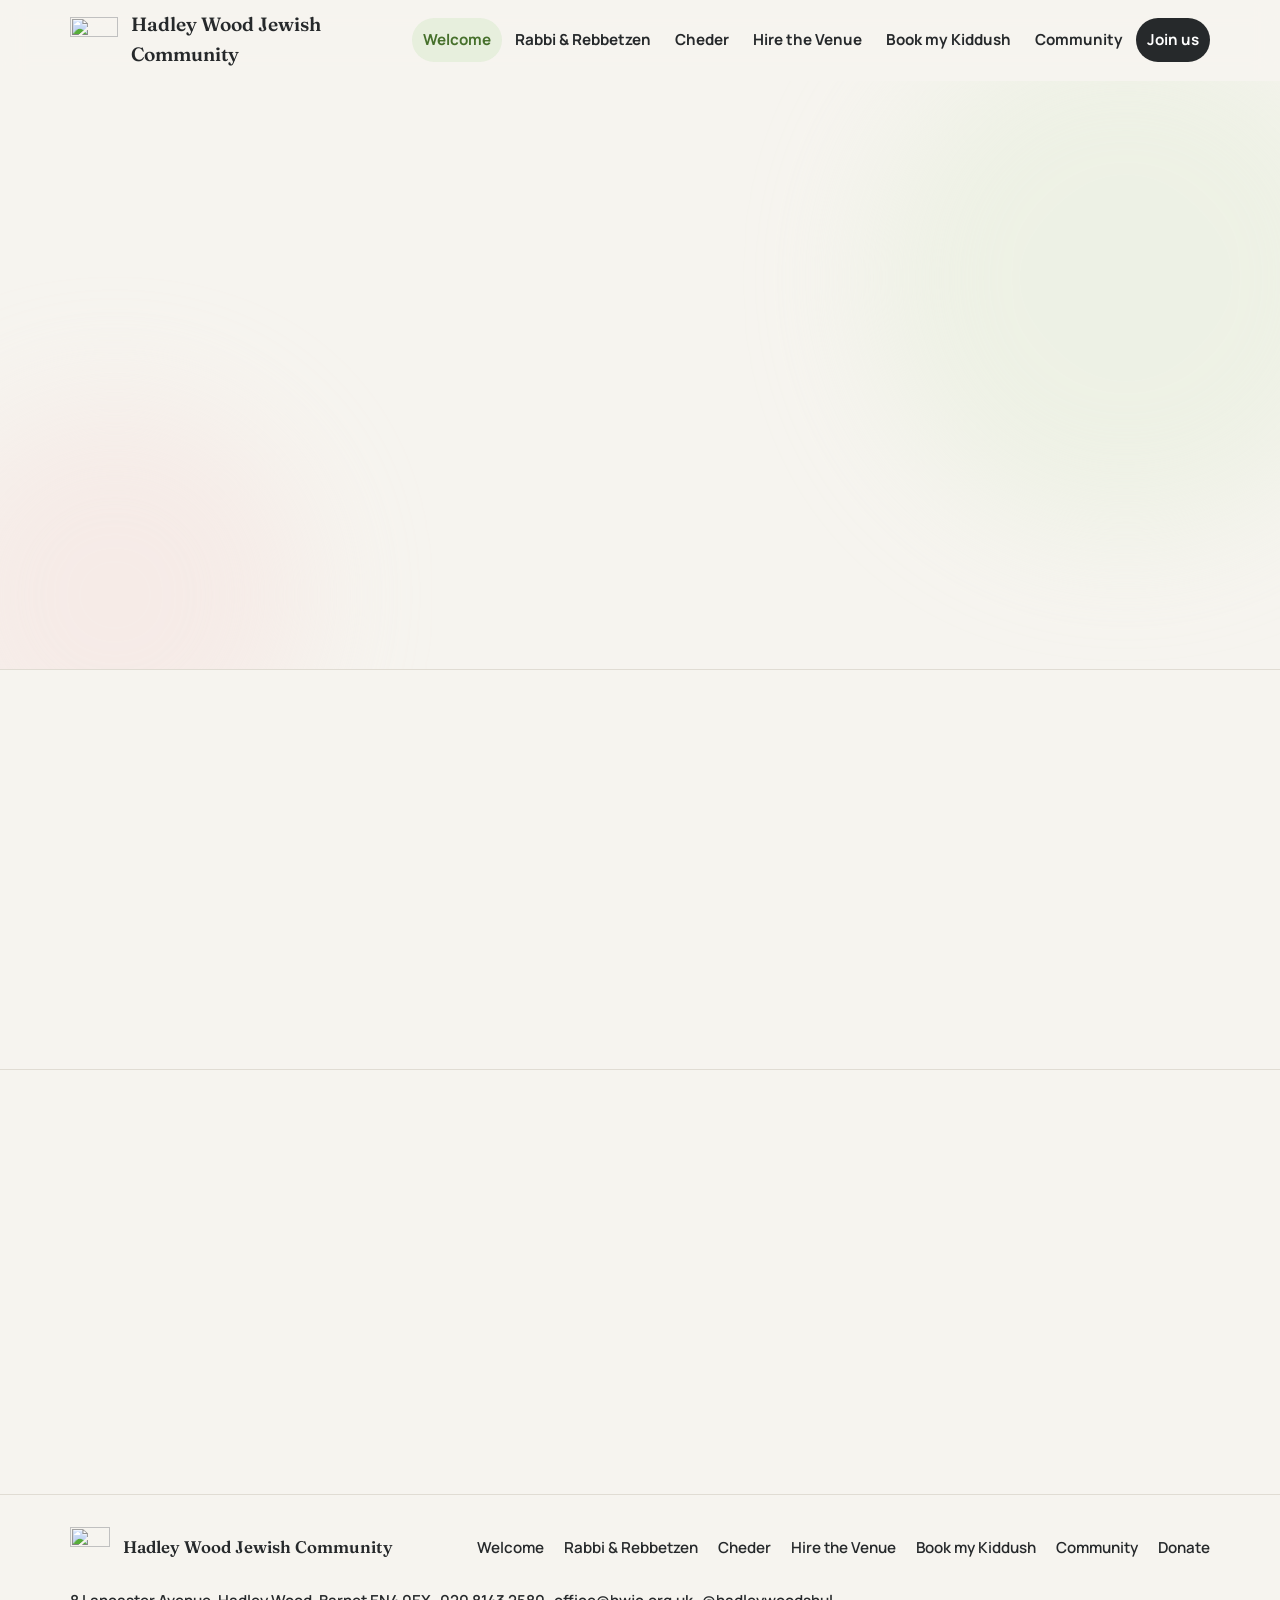
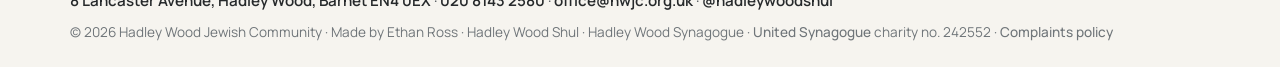
==== commit eabd73fa: "Merge branch 'claude/hadley-wood-synagogue-site-0qph8r'" ====
--- a/index.html
+++ b/index.html
@@ -136,7 +136,7 @@
       </ul>
     </div>
     <p class="footer-contact"><a href="https://www.google.com/maps/search/?api=1&query=8+Lancaster+Avenue+Hadley+Wood+Barnet+EN4+0EX" rel="noopener" target="_blank">8 Lancaster Avenue, Hadley Wood, Barnet EN4 0EX</a> <span class="sep">&middot;</span> <a href="tel:+442081432580">020 8143 2580</a> <span class="sep">&middot;</span> <a href="mailto:office@hwjc.org.uk">office@hwjc.org.uk</a> <span class="sep">&middot;</span> <a href="https://www.instagram.com/hadleywoodshul" rel="noopener" target="_blank">@hadleywoodshul</a></p>
-    <p class="footer-bottom">&copy; <span data-year>2026</span> Hadley Wood Jewish Community &middot; Hadley Wood Shul &middot; Hadley Wood Synagogue &middot; <a href="https://www.theus.org.uk/" rel="noopener" target="_blank">United Synagogue</a> charity no. 242552 &middot; <a href="https://www.theus.org.uk/sites/default/files/United%20Synagogue%20Complaints%20Policy_0.pdf" rel="noopener" target="_blank">Complaints policy</a></p>
+    <p class="footer-bottom">&copy; <span data-year>2026</span> Hadley Wood Jewish Community &middot; Made by Ethan Ross &middot; Hadley Wood Shul &middot; Hadley Wood Synagogue &middot; <a href="https://www.theus.org.uk/" rel="noopener" target="_blank">United Synagogue</a> charity no. 242552 &middot; <a href="https://www.theus.org.uk/sites/default/files/United%20Synagogue%20Complaints%20Policy_0.pdf" rel="noopener" target="_blank">Complaints policy</a></p>
   </div>
 </footer>
 <script src="js/main.js?v=2d79e629" defer></script>
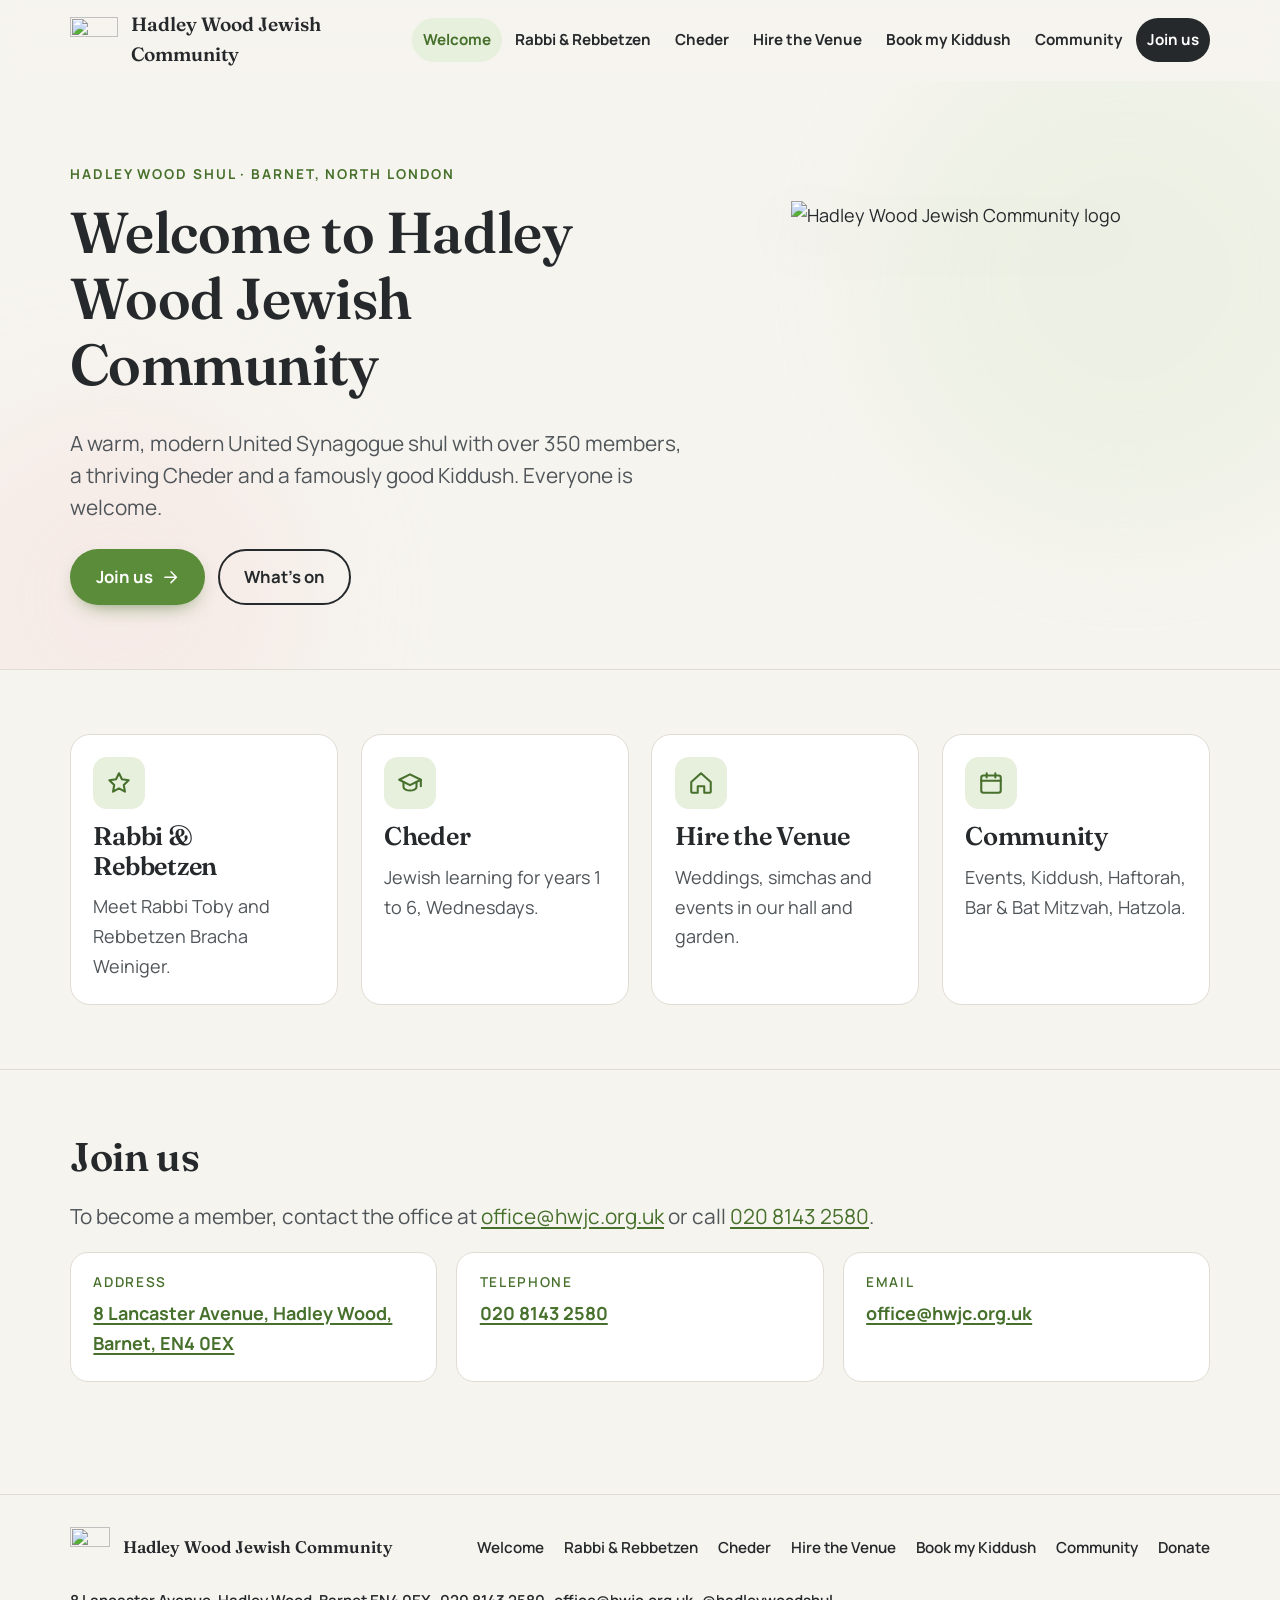
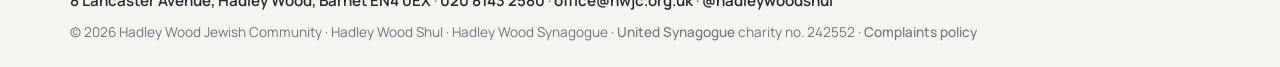
==== commit 4e8f27be: "Community page: drop-down sections and Simchat Torah news - Community News, Read my Haftorah, Refuah" ====
--- a/index.html
+++ b/index.html
@@ -26,7 +26,7 @@
 <link rel="preconnect" href="https://fonts.googleapis.com">
 <link rel="preconnect" href="https://fonts.gstatic.com" crossorigin>
 <link rel="stylesheet" href="https://fonts.googleapis.com/css2?family=Fraunces:opsz,wght@9..144,500;9..144,600&family=Manrope:wght@500;600;700;800&display=swap">
-<link rel="stylesheet" href="css/styles.css?v=282f5e3d">
+<link rel="stylesheet" href="css/styles.css?v=714f2b45">
 <script src="js/shabbat.js?v=8a602701"></script>
 <script type="application/ld+json">{"@context": "https://schema.org", "@type": ["Synagogue", "Organization"], "name": "Hadley Wood Jewish Community", "alternateName": ["Hadley Wood Shul", "Hadley Wood Synagogue", "HWJC"], "url": "https://hwjc.uk/", "logo": "https://hwjc.uk/assets/img/hwjc-logo.png", "image": "https://hwjc.uk/assets/img/og-image.jpg", "telephone": "+44 20 8143 2580", "email": "office@hwjc.org.uk", "address": {"@type": "PostalAddress", "streetAddress": "8 Lancaster Avenue", "addressLocality": "Hadley Wood, Barnet", "addressRegion": "Hertfordshire", "postalCode": "EN4 0EX", "addressCountry": "GB"}, "areaServed": ["Hadley Wood", "Barnet", "Cockfosters", "Enfield", "North London"], "parentOrganization": {"@type": "Organization", "name": "United Synagogue", "url": "https://www.theus.org.uk/"}, "sameAs": ["https://www.instagram.com/hadleywoodshul", "https://www.facebook.com/hadleywoodjewishcommunity/"]}</script>
 
@@ -136,9 +136,9 @@
       </ul>
     </div>
     <p class="footer-contact"><a href="https://www.google.com/maps/search/?api=1&query=8+Lancaster+Avenue+Hadley+Wood+Barnet+EN4+0EX" rel="noopener" target="_blank">8 Lancaster Avenue, Hadley Wood, Barnet EN4 0EX</a> <span class="sep">&middot;</span> <a href="tel:+442081432580">020 8143 2580</a> <span class="sep">&middot;</span> <a href="mailto:office@hwjc.org.uk">office@hwjc.org.uk</a> <span class="sep">&middot;</span> <a href="https://www.instagram.com/hadleywoodshul" rel="noopener" target="_blank">@hadleywoodshul</a></p>
-    <p class="footer-bottom">&copy; <span data-year>2026</span> Hadley Wood Jewish Community &middot; Made by Ethan Ross &middot; Hadley Wood Shul &middot; Hadley Wood Synagogue &middot; <a href="https://www.theus.org.uk/" rel="noopener" target="_blank">United Synagogue</a> charity no. 242552 &middot; <a href="https://www.theus.org.uk/sites/default/files/United%20Synagogue%20Complaints%20Policy_0.pdf" rel="noopener" target="_blank">Complaints policy</a></p>
+    <p class="footer-bottom">&copy; <span data-year>2026</span> Hadley Wood Jewish Community &middot; Hadley Wood Shul &middot; Hadley Wood Synagogue &middot; <a href="https://www.theus.org.uk/" rel="noopener" target="_blank">United Synagogue</a> charity no. 242552 &middot; <a href="https://www.theus.org.uk/sites/default/files/United%20Synagogue%20Complaints%20Policy_0.pdf" rel="noopener" target="_blank">Complaints policy</a></p>
   </div>
 </footer>
-<script src="js/main.js?v=2d79e629" defer></script>
+<script src="js/main.js?v=a0c7a38d" defer></script>
 </body>
 </html>
--- a/css/styles.css
+++ b/css/styles.css
@@ -1510,3 +1510,53 @@
 #refuahForm { padding: 1.5rem; }
 #refuahForm input[lang="he"] { font-size: 1.1rem; }
 #refuahForm .kform__actions { margin-top: 0.25rem; }
+
+/* ---------- Community drop-down sections ---------- */
+.section--acc { padding: 0; }
+.section--acc + .section--acc { border-top: 1px solid var(--line); }
+.acc summary {
+  list-style: none;
+  cursor: pointer;
+  display: flex;
+  align-items: center;
+  justify-content: space-between;
+  gap: 1rem;
+  padding: 1.25rem 0;
+}
+.acc summary::-webkit-details-marker { display: none; }
+.acc summary:focus-visible { outline: 3px solid var(--focus); outline-offset: 4px; border-radius: 8px; }
+.acc__title { margin: 0; font-size: clamp(1.4rem, 3vw, 1.9rem); }
+.acc__icon {
+  flex: none;
+  width: 2.4rem;
+  height: 2.4rem;
+  border-radius: 50%;
+  border: 2px solid var(--line);
+  background: var(--surface);
+  position: relative;
+  transition: transform 0.25s, border-color 0.2s;
+}
+.acc__icon::before, .acc__icon::after {
+  content: "";
+  position: absolute;
+  top: 50%; left: 50%;
+  background: var(--accent-strong);
+  transform: translate(-50%, -50%);
+  border-radius: 2px;
+}
+.acc__icon::before { width: 14px; height: 2.5px; }
+.acc__icon::after { width: 2.5px; height: 14px; transition: opacity 0.2s; }
+.acc[open] .acc__icon::after { opacity: 0; }
+.acc[open] .acc__icon { border-color: var(--accent); }
+.acc summary:hover .acc__icon { border-color: var(--accent); }
+.acc__body { padding: 0.25rem 0 1.75rem; }
+.acc__body > .lead { margin-top: 0; }
+.news__list--row { grid-template-columns: repeat(auto-fit, minmax(240px, 1fr)); }
+@media (max-width: 600px) {
+  .acc summary { padding: 1rem 0; }
+  .acc__title { font-size: 1.3rem; }
+  .acc__icon { width: 2rem; height: 2rem; }
+}
+
+/* The Haftorah FAQ button only while that section is open */
+body.has-haftorah-acc:not(.haftorah-open) .chat-root { display: none; }
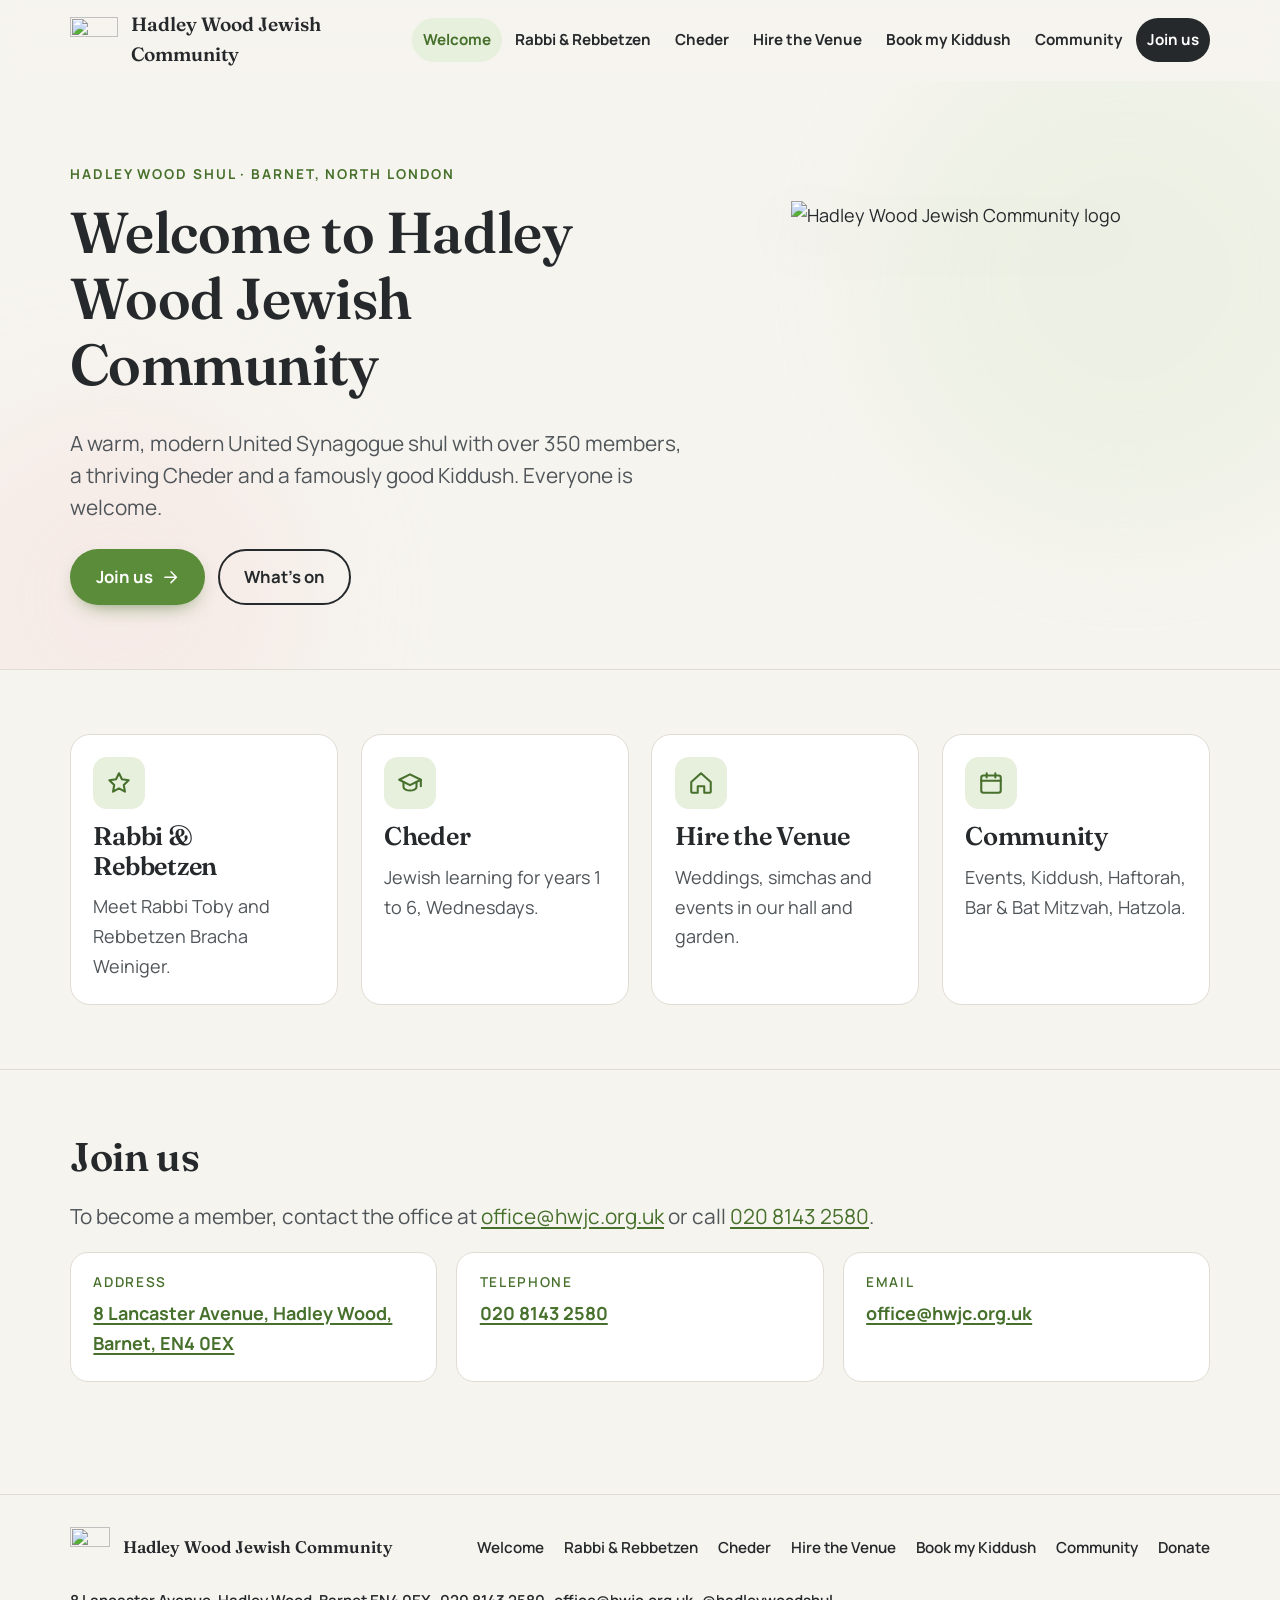
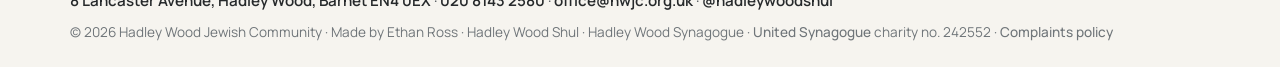
==== commit 78476e5d: "Merge branch 'claude/hadley-wood-synagogue-site-0qph8r'" ====
--- a/index.html
+++ b/index.html
@@ -136,7 +136,7 @@
       </ul>
     </div>
     <p class="footer-contact"><a href="https://www.google.com/maps/search/?api=1&query=8+Lancaster+Avenue+Hadley+Wood+Barnet+EN4+0EX" rel="noopener" target="_blank">8 Lancaster Avenue, Hadley Wood, Barnet EN4 0EX</a> <span class="sep">&middot;</span> <a href="tel:+442081432580">020 8143 2580</a> <span class="sep">&middot;</span> <a href="mailto:office@hwjc.org.uk">office@hwjc.org.uk</a> <span class="sep">&middot;</span> <a href="https://www.instagram.com/hadleywoodshul" rel="noopener" target="_blank">@hadleywoodshul</a></p>
-    <p class="footer-bottom">&copy; <span data-year>2026</span> Hadley Wood Jewish Community &middot; Hadley Wood Shul &middot; Hadley Wood Synagogue &middot; <a href="https://www.theus.org.uk/" rel="noopener" target="_blank">United Synagogue</a> charity no. 242552 &middot; <a href="https://www.theus.org.uk/sites/default/files/United%20Synagogue%20Complaints%20Policy_0.pdf" rel="noopener" target="_blank">Complaints policy</a></p>
+    <p class="footer-bottom">&copy; <span data-year>2026</span> Hadley Wood Jewish Community &middot; Made by Ethan Ross &middot; Hadley Wood Shul &middot; Hadley Wood Synagogue &middot; <a href="https://www.theus.org.uk/" rel="noopener" target="_blank">United Synagogue</a> charity no. 242552 &middot; <a href="https://www.theus.org.uk/sites/default/files/United%20Synagogue%20Complaints%20Policy_0.pdf" rel="noopener" target="_blank">Complaints policy</a></p>
   </div>
 </footer>
 <script src="js/main.js?v=a0c7a38d" defer></script>
